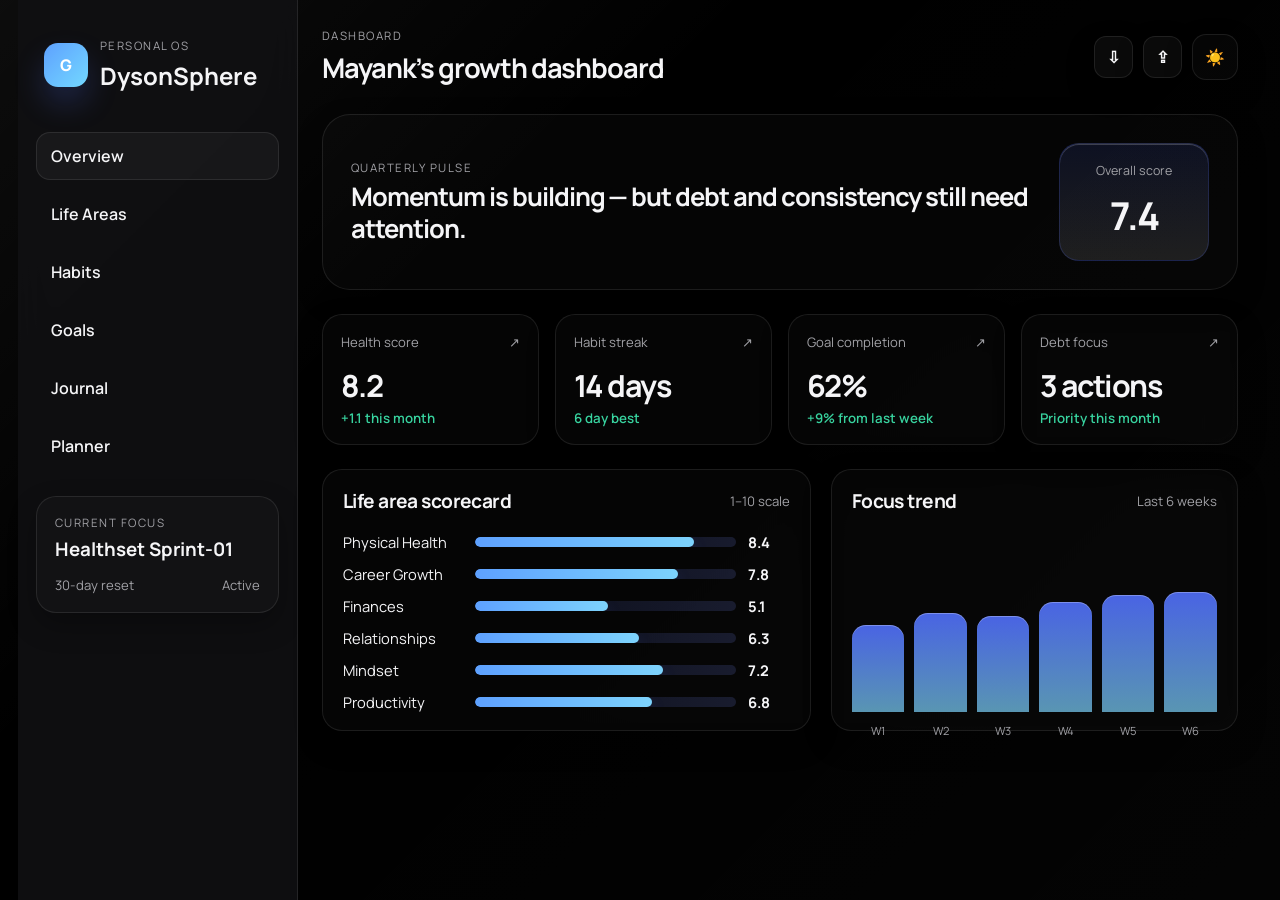
==== 01_DysonSphere/1_src/index.html @ 97f8a93f "added dyson sphere" ====
<!DOCTYPE html>
<html lang="en">
  <head>
    <meta charset="UTF-8" />
    <meta name="viewport" content="width=device-width, initial-scale=1.0" />
    <title>DysonSphere</title>
    <link rel="preconnect" href="https://fonts.googleapis.com" />
    <link rel="preconnect" href="https://fonts.gstatic.com" crossorigin />
    <link
      href="https://fonts.googleapis.com/css2?family=Manrope:wght@400;500;600;700;800&display=swap"
      rel="stylesheet"
    />
    <link rel="stylesheet" href="styles.css" />
  </head>
  <body>
    <div class="particles" aria-hidden="true">
      <span class="particle p1"></span>
      <span class="particle p2"></span>
      <span class="particle p3"></span>
      <span class="particle p4"></span>
      <span class="particle p5"></span>
      <span class="particle p6"></span>
      <span class="particle p7"></span>
      <span class="particle p8"></span>
      <span class="particle p9"></span>
      <span class="particle p10"></span>
    </div>

    <div class="app-shell">
      <aside class="sidebar">
        <div class="brand-wrap">
          <div class="brand-mark">G</div>
          <div>
            <p class="eyebrow">Personal OS</p>
            <h1>DysonSphere</h1>
          </div>
        </div>

        <nav class="nav">
          <button class="nav-item active" data-section="overview">Overview</button>
          <button class="nav-item" data-section="areas">Life Areas</button>
          <button class="nav-item" data-section="habits">Habits</button>
          <button class="nav-item" data-section="goals">Goals</button>
          <button class="nav-item" data-section="journal">Journal</button>
          <button class="nav-item" data-section="planner">Planner</button>
        </nav>

        <div class="profile-card">
          <p class="eyebrow">Current focus</p>
          <h3>Healthset Sprint-01</h3>
          <div class="mini-meta">
            <span>30-day reset</span>
            <span>Active</span>
          </div>
        </div>
      </aside>

      <main class="main-panel">
        <header class="topbar">
          <div>
            <p class="eyebrow">Dashboard</p>
            <h2>Mayank’s growth dashboard</h2>
          </div>
          <div class="topbar-actions">
            <button id="exportDataBtn" class="secondary-button" type="button" aria-label="Export data as JSON">⇩</button>
            <button id="importDataBtn" class="secondary-button" type="button" aria-label="Import data from JSON">⇪</button>
            <input id="importFileInput" type="file" accept="application/json" hidden />
            <button class="theme-toggle" aria-label="Toggle theme">🌙</button>
          </div>
        </header>

        <section id="overview" class="panel visible">
          <div class="hero-card">
            <div>
              <p class="eyebrow">Quarterly pulse</p>
              <h3>Momentum is building — but debt and consistency still need attention.</h3>
            </div>
            <div class="hero-score">
              <span>Overall score</span>
              <strong>7.4</strong>
            </div>
          </div>

          <div id="statsGrid" class="stats-grid"></div>

          <div class="split-grid">
            <div class="panel-card">
              <div class="section-heading">
                <h3>Life area scorecard</h3>
                <span>1–10 scale</span>
              </div>
              <div id="areaScorecard" class="area-scorecard"></div>
            </div>

            <div class="panel-card">
              <div class="section-heading">
                <h3>Focus trend</h3>
                <span>Last 6 weeks</span>
              </div>
              <div class="chart-bars" id="trendChart"></div>
            </div>
          </div>
        </section>

        <section id="areas" class="panel">
          <div class="section-heading">
            <h3>Life areas</h3>
            <button class="primary-button small">Add area</button>
          </div>
          <div id="areasGrid" class="areas-grid"></div>
        </section>

        <section id="habits" class="panel">
          <div class="section-heading">
            <h3>Habit tracker</h3>
            <span id="habitSummary">3 of 7 completed</span>
          </div>
          <div id="habitList" class="habit-list"></div>
        </section>

        <section id="goals" class="panel">
          <div class="section-heading">
            <h3>Goals</h3>
            <button class="primary-button small">New goal</button>
          </div>
          <div id="goalsList" class="goals-list"></div>
        </section>

        <section id="journal" class="panel">
          <div class="section-heading">
            <h3>Journal & reflections</h3>
            <span>Daily check-in</span>
          </div>

          <form id="journalForm" class="journal-form">
            <textarea id="journalInput" rows="4" placeholder="What went well today? What needs attention?"></textarea>
            <div class="journal-form-actions">
              <select id="journalMood">
                <option value="Focused">Focused</option>
                <option value="Calm">Calm</option>
                <option value="Stressed">Stressed</option>
                <option value="Motivated">Motivated</option>
                <option value="Drained">Drained</option>
              </select>
              <button type="submit" class="primary-button">Save reflection</button>
            </div>
          </form>

          <div id="journalEntries" class="journal-entries"></div>
        </section>

        <section id="planner" class="panel">
          <div class="section-heading">
            <h3>Weekly focus planner</h3>
            <span>Top 3 priorities</span>
          </div>
          <div id="plannerList" class="planner-list"></div>
        </section>
      </main>
    </div>

    <script src="app.js"></script>
  </body>
</html>
---- 01_DysonSphere/1_src/styles.css ----
:root {
  --bg: #f5f5f7;
  --bg-elevated: rgba(255, 255, 255, 0.82);
  --panel: rgba(17, 24, 39, 0.02);
  --panel-strong: rgba(17, 24, 39, 0.04);
  --line: rgba(17, 24, 39, 0.08);
  --text: #1d1d1f;
  --muted: #6e6e73;
  --primary: #3b82f6;
  --primary-strong: #2563eb;
  --primary-soft: rgba(59, 130, 246, 0.12);
  --success: #22c55e;
  --warning: #f59e0b;
  --danger: #ef4444;
  --shadow: 0 18px 40px rgba(15, 23, 42, 0.08);
  --shadow-soft: 0 8px 18px rgba(15, 23, 42, 0.04);
}

body.dark {
  --bg: #000000;
  --bg-elevated: rgba(18, 18, 20, 0.92);
  --panel: rgba(255, 255, 255, 0.02);
  --panel-strong: rgba(255, 255, 255, 0.05);
  --line: rgba(255, 255, 255, 0.09);
  --text: #f5f5f7;
  --muted: #a1a1a6;
  --primary: #5ea1ff;
  --primary-strong: #4f8ef7;
  --primary-soft: rgba(94, 161, 255, 0.14);
  --success: #38d39f;
  --warning: #f7c66b;
  --danger: #ff6b6b;
  --shadow: 0 22px 60px rgba(0, 0, 0, 0.55);
  --shadow-soft: 0 12px 28px rgba(0, 0, 0, 0.28);
}

* {
  box-sizing: border-box;
}

html {
  scroll-behavior: smooth;
}

body {
  margin: 0;
  min-height: 100vh;
  background: linear-gradient(180deg, var(--bg), #ebebee);
  color: var(--text);
  font-family: "SF Pro Display", "SF Pro Text", "Manrope", "Segoe UI", sans-serif;
  transition: background 0.35s ease, color 0.35s ease;
}

body.dark {
  background: #000000;
}

body::before {
  content: "";
  position: fixed;
  inset: 0;
  pointer-events: none;
  background: linear-gradient(135deg, rgba(255,255,255,0.06), transparent 35%, rgba(255,255,255,0.02));
  opacity: 0.85;
}

.particles {
  position: fixed;
  inset: 0;
  overflow: hidden;
  pointer-events: none;
  z-index: 0;
}

.particle {
  position: absolute;
  bottom: -60px;
  width: 7px;
  height: 7px;
  border-radius: 50%;
  background: rgba(94, 161, 255, 0.38);
  box-shadow: 0 0 16px rgba(94, 161, 255, 0.24);
  animation: rise 18s linear infinite;
  opacity: 0.6;
}

.p1 { left: 8%; animation-delay: 0s; }
.p2 { left: 16%; width: 6px; height: 6px; animation-delay: 2s; }
.p3 { left: 27%; width: 9px; height: 9px; animation-delay: 5s; }
.p4 { left: 39%; animation-delay: 7s; }
.p5 { left: 48%; width: 5px; height: 5px; animation-delay: 3s; }
.p6 { left: 59%; width: 8px; height: 8px; animation-delay: 8s; }
.p7 { left: 71%; animation-delay: 1s; }
.p8 { left: 82%; width: 6px; height: 6px; animation-delay: 9s; }
.p9 { left: 90%; width: 10px; height: 10px; animation-delay: 4s; }
.p10 { left: 95%; animation-delay: 6s; }

@keyframes rise {
  0% {
    transform: translate3d(0, 0, 0) scale(0.7);
    opacity: 0;
  }
  15% {
    opacity: 0.5;
  }
  50% {
    transform: translate3d(12px, -42vh, 0) scale(1);
    opacity: 0.7;
  }
  100% {
    transform: translate3d(-10px, -110vh, 0) scale(0.8);
    opacity: 0;
  }
}

body.dark .particle {
  background: rgba(147, 197, 253, 0.35);
  box-shadow: 0 0 22px rgba(147, 197, 253, 0.18);
}

button,
textarea,
select {
  font: inherit;
}

button {
  cursor: pointer;
}

button,
.nav-item,
.primary-button,
.toggle,
.theme-toggle {
  transition: transform 0.2s ease, box-shadow 0.2s ease, border-color 0.2s ease, background 0.2s ease;
}

button:hover,
.nav-item:hover,
.primary-button:hover,
.toggle:hover,
.theme-toggle:hover {
  transform: translateY(-1px);
}

.app-shell {
  position: relative;
  z-index: 1;
  max-width: 1440px;
  margin: 0 auto;
  display: grid;
  grid-template-columns: 280px 1fr;
  min-height: 100vh;
  padding: 0 18px;
}

.sidebar {
  padding: 28px 18px 24px;
  background: rgba(255, 255, 255, 0.22);
  border-right: 1px solid var(--line);
  backdrop-filter: blur(18px);
  -webkit-backdrop-filter: blur(18px);
}

body.dark .sidebar {
  background: rgba(17, 17, 19, 0.85);
}

.brand-wrap {
  display: flex;
  align-items: center;
  gap: 12px;
  margin-bottom: 30px;
  padding: 10px 8px;
}

.brand-mark {
  width: 44px;
  height: 44px;
  border-radius: 14px;
  display: grid;
  place-items: center;
  font-weight: 800;
  background: linear-gradient(135deg, var(--primary), #73d8ff);
  color: white;
  box-shadow: 0 16px 30px rgba(79, 108, 246, 0.22);
}

.brand-wrap h1,
.topbar h2,
.hero-card h3,
.section-heading h3,
.profile-card h3 {
  margin: 0;
}

.eyebrow {
  margin: 0 0 6px;
  font-size: 0.72rem;
  letter-spacing: 0.13em;
  text-transform: uppercase;
  color: var(--muted);
}

.nav {
  display: flex;
  flex-direction: column;
  gap: 10px;
  margin-bottom: 26px;
}

.nav-item {
  border: 1px solid transparent;
  border-radius: 14px;
  background: transparent;
  color: var(--text);
  font-weight: 600;
  text-align: left;
  padding: 12px 14px;
}

.nav-item.active,
.nav-item:hover {
  background: rgba(17, 24, 39, 0.04);
  border-color: var(--line);
  box-shadow: none;
}

body.dark .nav-item.active,
body.dark .nav-item:hover {
  background: rgba(255, 255, 255, 0.04);
}

.profile-card {
  background: linear-gradient(180deg, var(--panel), rgba(255,255,255,0.18));
  border: 1px solid var(--line);
  border-radius: 20px;
  padding: 18px;
  box-shadow: var(--shadow-soft);
}

.mini-meta {
  display: flex;
  justify-content: space-between;
  gap: 12px;
  margin-top: 14px;
  color: var(--muted);
  font-size: 0.82rem;
}

.main-panel {
  padding: 28px 24px 44px;
}

.topbar {
  display: flex;
  align-items: center;
  justify-content: space-between;
  margin-bottom: 28px;
}

.topbar h2 {
  font-size: clamp(1.7rem, 2vw, 2.3rem);
  letter-spacing: -0.04em;
}

.topbar-actions {
  display: flex;
  align-items: center;
  gap: 10px;
  flex-wrap: wrap;
}

.secondary-button {
  border: 1px solid var(--line);
  background: rgba(255, 255, 255, 0.04);
  color: var(--text);
  border-radius: 12px;
  padding: 9px 12px;
  font-weight: 600;
  box-shadow: var(--shadow-soft);
}

.theme-toggle {
  width: 46px;
  height: 46px;
  border-radius: 14px;
  border: 1px solid var(--line);
  background: var(--bg-elevated);
  color: var(--text);
  box-shadow: var(--shadow-soft);
}

.panel {
  display: none;
  animation: fadeIn 0.32s ease;
}

.panel.visible {
  display: block;
}

@keyframes fadeIn {
  from { opacity: 0; transform: translateY(8px); }
  to { opacity: 1; transform: translateY(0); }
}

.hero-card {
  display: flex;
  align-items: center;
  justify-content: space-between;
  gap: 20px;
  background: linear-gradient(180deg, rgba(255,255,255,0.4), rgba(255,255,255,0.08));
  border: 1px solid var(--line);
  border-radius: 28px;
  padding: 28px;
  box-shadow: var(--shadow-soft);
  margin-bottom: 24px;
}

body.dark .hero-card,
body.dark .stat-card,
body.dark .panel-card,
body.dark .area-card,
body.dark .habit-item,
body.dark .goal-item,
body.dark .journal-entry,
body.dark .planner-item,
body.dark .journal-form,
body.dark .profile-card,
body.dark .theme-toggle {
  background: rgba(255, 255, 255, 0.02);
}

.hero-card h3 {
  max-width: 720px;
  font-size: clamp(1.5rem, 2vw, 2.2rem);
  line-height: 1.25;
  letter-spacing: -0.04em;
}

.hero-score {
  min-width: 150px;
  padding: 18px 20px;
  border-radius: 20px;
  background: linear-gradient(180deg, rgba(79,108,246,0.12), rgba(255,255,255,0.1));
  border: 1px solid rgba(79,108,246,0.2);
  text-align: center;
  box-shadow: inset 0 1px 0 rgba(255,255,255,0.2);
}

.hero-score span {
  display: block;
  color: var(--muted);
  font-size: 0.78rem;
}

.hero-score strong {
  display: block;
  margin-top: 10px;
  font-size: 2.4rem;
  letter-spacing: -0.06em;
}

.stats-grid {
  display: grid;
  grid-template-columns: repeat(4, minmax(0, 1fr));
  gap: 16px;
  margin-bottom: 24px;
}

.stat-card,
.panel-card,
.area-card,
.habit-item,
.goal-item,
.journal-entry,
.planner-item {
  background: var(--bg-elevated);
  border: 1px solid var(--line);
  border-radius: 20px;
  box-shadow: var(--shadow-soft);
  backdrop-filter: blur(12px);
  -webkit-backdrop-filter: blur(12px);
}

.stat-card {
  padding: 18px 18px 16px;
}

.stat-card .label {
  display: flex;
  justify-content: space-between;
  color: var(--muted);
  font-size: 0.82rem;
  margin-bottom: 14px;
}

.stat-card strong {
  display: block;
  font-size: 1.9rem;
  letter-spacing: -0.05em;
}

.stat-card small {
  color: var(--success);
  font-weight: 600;
}

.split-grid {
  display: grid;
  grid-template-columns: 1.2fr 1fr;
  gap: 20px;
}

.panel-card {
  padding: 18px 20px;
}

.section-heading {
  display: flex;
  align-items: center;
  justify-content: space-between;
  gap: 12px;
  margin-bottom: 18px;
}

.section-heading h3 {
  font-size: 1.2rem;
  letter-spacing: -0.03em;
}

.section-heading span {
  color: var(--muted);
  font-size: 0.82rem;
}

.area-scorecard {
  display: grid;
  gap: 12px;
}

.area-row {
  display: grid;
  grid-template-columns: 120px 1fr 42px;
  align-items: center;
  gap: 12px;
  font-size: 0.92rem;
}

.score-bar {
  position: relative;
  height: 10px;
  background: linear-gradient(90deg, rgba(79,108,246,0.08), rgba(120,140,255,0.16));
  border-radius: 999px;
  overflow: hidden;
}

.score-fill {
  height: 100%;
  border-radius: inherit;
  background: linear-gradient(90deg, var(--primary), #7dd3fc);
  box-shadow: 0 8px 16px rgba(79, 108, 246, 0.18);
}

.chart-bars {
  display: flex;
  align-items: end;
  justify-content: space-between;
  gap: 10px;
  height: 180px;
  padding-top: 18px;
}

.chart-bar {
  flex: 1;
  border-radius: 14px 14px 0 0;
  background: linear-gradient(180deg, rgba(79, 108, 246, 0.92), rgba(125, 211, 252, 0.7));
  min-height: 28px;
  position: relative;
  box-shadow: inset 0 1px 0 rgba(255,255,255,0.28);
}

.chart-bar::after {
  content: attr(data-label);
  position: absolute;
  bottom: -26px;
  left: 50%;
  transform: translateX(-50%);
  font-size: 0.7rem;
  color: var(--muted);
}

.areas-grid,
.goals-list,
.planner-list,
.journal-entries {
  display: grid;
  gap: 16px;
}

.areas-grid {
  grid-template-columns: repeat(auto-fit, minmax(220px, 1fr));
}

.area-card {
  padding: 18px;
}

.area-card:hover,
.goal-item:hover,
.habit-item:hover,
.journal-entry:hover,
.planner-item:hover,
.stat-card:hover {
  transform: translateY(-3px);
  box-shadow: var(--shadow);
}

.area-top {
  display: flex;
  align-items: center;
  justify-content: space-between;
  margin-bottom: 12px;
}

.area-pill {
  padding: 6px 10px;
  border-radius: 999px;
  font-size: 0.72rem;
  background: var(--primary-soft);
  color: var(--primary);
  font-weight: 700;
}

.area-score {
  font-size: 2.1rem;
  font-weight: 800;
  margin: 10px 0;
  letter-spacing: -0.06em;
}

.area-card p,
.goal-item p,
.journal-entry p,
.planner-item p {
  margin: 0;
  color: var(--muted);
  line-height: 1.6;
}

.progress-line {
  margin-top: 14px;
  height: 8px;
  border-radius: 999px;
  background: rgba(79,108,246,0.08);
  overflow: hidden;
}

.progress-line > span {
  display: block;
  height: 100%;
  border-radius: inherit;
  background: linear-gradient(90deg, var(--success), #8be3c0);
  box-shadow: 0 10px 18px rgba(32, 181, 125, 0.18);
}

.habit-list {
  display: grid;
  gap: 14px;
}

.habit-item {
  display: flex;
  align-items: center;
  justify-content: space-between;
  gap: 14px;
  padding: 16px 18px;
}

.habit-name {
  display: flex;
  align-items: center;
  gap: 12px;
}

.habit-badge {
  width: 12px;
  height: 12px;
  border-radius: 50%;
  background: var(--success);
  box-shadow: 0 0 0 4px rgba(32, 181, 125, 0.12);
}

.habit-type {
  color: var(--muted);
  font-size: 0.8rem;
}

.toggle {
  border: 1px solid var(--line);
  background: rgba(79,108,246,0.06);
  border-radius: 999px;
  min-width: 92px;
  padding: 8px 12px;
  color: var(--muted);
  font-weight: 600;
}

.toggle.done {
  background: rgba(32, 181, 125, 0.12);
  color: var(--success);
  border-color: rgba(32, 181, 125, 0.25);
}

.primary-button {
  border: none;
  border-radius: 12px;
  background: linear-gradient(135deg, var(--primary), #86a8ff);
  color: white;
  padding: 11px 16px;
  font-weight: 700;
  box-shadow: 0 14px 24px rgba(79, 108, 246, 0.22);
}

.primary-button.small {
  padding: 8px 12px;
  font-size: 0.8rem;
}

.goal-item,
.planner-item,
.journal-entry {
  padding: 18px;
}

.goal-header,
.planner-header {
  display: flex;
  align-items: center;
  justify-content: space-between;
  gap: 12px;
  margin-bottom: 10px;
}

.goal-tag,
.priority-tag {
  padding: 5px 9px;
  border-radius: 999px;
  font-size: 0.72rem;
  font-weight: 700;
}

.goal-tag.finance { background: rgba(247, 185, 85, 0.18); color: var(--warning); }
.goal-tag.health { background: rgba(32, 181, 125, 0.14); color: var(--success); }
.goal-tag.relationships { background: rgba(255, 107, 107, 0.12); color: var(--danger); }
.goal-tag.learning { background: rgba(79, 108, 246, 0.12); color: var(--primary); }

.priority-tag.high { background: rgba(255, 107, 107, 0.12); color: var(--danger); }
.priority-tag.medium { background: rgba(247, 185, 85, 0.18); color: var(--warning); }
.priority-tag.low { background: rgba(32, 181, 125, 0.12); color: var(--success); }

.goal-meta {
  display: flex;
  align-items: center;
  gap: 12px;
  color: var(--muted);
  font-size: 0.8rem;
  margin: 12px 0;
}

.goal-progress {
  margin-top: 14px;
}

.journal-form {
  background: var(--bg-elevated);
  border: 1px solid var(--line);
  border-radius: 20px;
  padding: 18px;
  margin-bottom: 18px;
  box-shadow: var(--shadow-soft);
  backdrop-filter: blur(12px);
}

.journal-form textarea,
.journal-form select {
  width: 100%;
  border: 1px solid var(--line);
  background: rgba(255,255,255,0.18);
  border-radius: 14px;
  color: var(--text);
  padding: 12px 14px;
}

.journal-form textarea {
  resize: vertical;
  min-height: 120px;
}

.journal-form textarea:focus,
.journal-form select:focus {
  outline: 2px solid rgba(79, 108, 246, 0.2);
  border-color: rgba(79, 108, 246, 0.34);
}

.journal-form-actions {
  display: flex;
  align-items: center;
  gap: 12px;
  justify-content: space-between;
  margin-top: 12px;
}

.journal-entry-header {
  display: flex;
  justify-content: space-between;
  gap: 14px;
  margin-bottom: 12px;
}

.entry-mood {
  padding: 5px 9px;
  border-radius: 999px;
  background: rgba(79, 108, 246, 0.12);
  color: var(--primary);
  font-weight: 700;
  font-size: 0.72rem;
}

.planner-item {
  display: grid;
  grid-template-columns: 40px 1fr auto;
  align-items: center;
  gap: 16px;
}

.planner-index {
  width: 40px;
  height: 40px;
  border-radius: 12px;
  display: grid;
  place-items: center;
  font-weight: 700;
  background: linear-gradient(180deg, rgba(79,108,246,0.12), rgba(255,255,255,0.1));
  color: var(--primary);
}

@media (max-width: 980px) {
  .app-shell {
    grid-template-columns: 1fr;
  }

  .sidebar {
    border-right: none;
    border-bottom: 1px solid var(--line);
  }

  .nav {
    display: grid;
    grid-template-columns: repeat(auto-fit, minmax(120px, 1fr));
  }

  .stats-grid {
    grid-template-columns: repeat(2, minmax(0, 1fr));
  }

  .split-grid {
    grid-template-columns: 1fr;
  }
}

@media (max-width: 620px) {
  .app-shell {
    padding: 0 10px;
  }

  .main-panel {
    padding: 18px 10px 30px;
  }

  .hero-card,
  .topbar,
  .journal-form-actions,
  .goal-header,
  .planner-header,
  .section-heading {
    display: grid;
    gap: 12px;
  }

  .stats-grid {
    grid-template-columns: 1fr;
  }

  .habit-item {
    align-items: flex-start;
    flex-direction: column;
  }
}

::-webkit-scrollbar {
  width: 10px;
}

::-webkit-scrollbar-thumb {
  border-radius: 999px;
  background: rgba(79, 108, 246, 0.28);
}
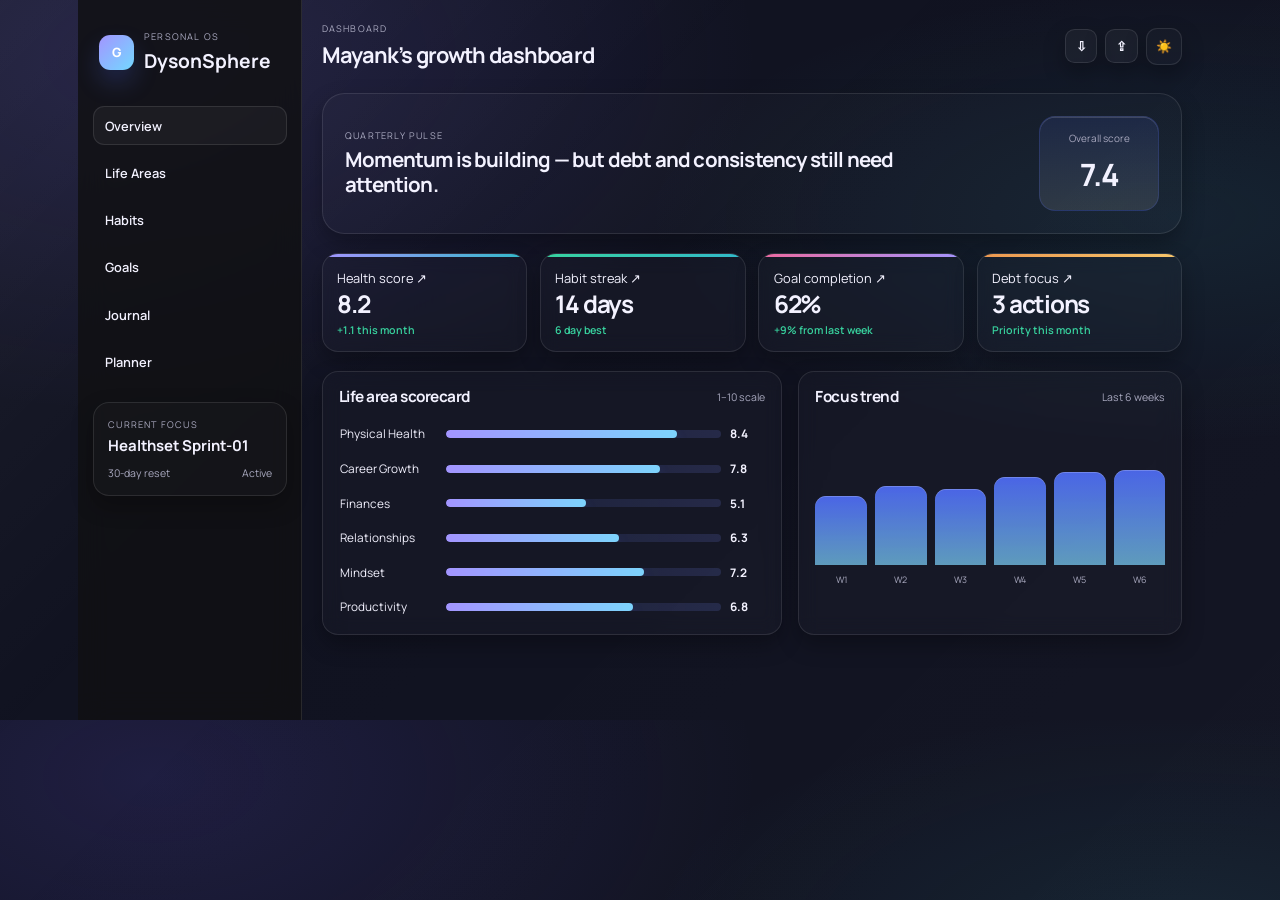
==== commit 40bde18d: "Added items" ====
--- a/01_DysonSphere/1_src/index.html
+++ b/01_DysonSphere/1_src/index.html
@@ -113,7 +113,10 @@
         <section id="habits" class="panel">
           <div class="section-heading">
             <h3>Habit tracker</h3>
-            <span id="habitSummary">3 of 7 completed</span>
+            <div class="section-actions">
+              <span id="habitSummary">3 of 7 completed</span>
+              <button id="addHabitBtn" class="primary-button small" type="button">Add habit</button>
+            </div>
           </div>
           <div id="habitList" class="habit-list"></div>
         </section>
@@ -152,13 +155,20 @@
         <section id="planner" class="panel">
           <div class="section-heading">
             <h3>Weekly focus planner</h3>
-            <span>Top 3 priorities</span>
+            <div class="section-actions">
+              <span>Weekly priorities</span>
+              <button id="addPlannerItemBtn" class="primary-button small" type="button">Add item</button>
+            </div>
           </div>
           <div id="plannerList" class="planner-list"></div>
         </section>
       </main>
     </div>
 
+    <dialog id="detailDialog" class="detail-dialog" aria-labelledby="detailTitle">
+      <div id="detailContent"></div>
+    </dialog>
+
     <script src="app.js"></script>
   </body>
 </html>
--- a/01_DysonSphere/1_src/styles.css
+++ b/01_DysonSphere/1_src/styles.css
@@ -1,32 +1,35 @@
 :root {
-  --bg: #f5f5f7;
+  --bg: #f2f4fa;
   --bg-elevated: rgba(255, 255, 255, 0.82);
   --panel: rgba(17, 24, 39, 0.02);
   --panel-strong: rgba(17, 24, 39, 0.04);
   --line: rgba(17, 24, 39, 0.08);
   --text: #1d1d1f;
   --muted: #6e6e73;
-  --primary: #3b82f6;
-  --primary-strong: #2563eb;
-  --primary-soft: rgba(59, 130, 246, 0.12);
+  --primary: #6958e8;
+  --primary-strong: #5745d4;
+  --primary-soft: rgba(105, 88, 232, 0.13);
   --success: #22c55e;
   --warning: #f59e0b;
   --danger: #ef4444;
+  --pink: #ed6a9f;
+  --cyan: #32b9ca;
+  --orange: #ec9850;
   --shadow: 0 18px 40px rgba(15, 23, 42, 0.08);
   --shadow-soft: 0 8px 18px rgba(15, 23, 42, 0.04);
 }
 
 body.dark {
-  --bg: #000000;
-  --bg-elevated: rgba(18, 18, 20, 0.92);
-  --panel: rgba(255, 255, 255, 0.02);
-  --panel-strong: rgba(255, 255, 255, 0.05);
-  --line: rgba(255, 255, 255, 0.09);
-  --text: #f5f5f7;
-  --muted: #a1a1a6;
-  --primary: #5ea1ff;
-  --primary-strong: #4f8ef7;
-  --primary-soft: rgba(94, 161, 255, 0.14);
+  --bg: #111321;
+  --bg-elevated: rgba(27, 30, 48, 0.92);
+  --panel: rgba(255, 255, 255, 0.03);
+  --panel-strong: rgba(255, 255, 255, 0.07);
+  --line: rgba(255, 255, 255, 0.1);
+  --text: #f3f2ff;
+  --muted: #aaaac0;
+  --primary: #a395ff;
+  --primary-strong: #8271f2;
+  --primary-soft: rgba(163, 149, 255, 0.16);
   --success: #38d39f;
   --warning: #f7c66b;
   --danger: #ff6b6b;
@@ -43,16 +46,19 @@
 }
 
 body {
+  zoom: 0.8;
   margin: 0;
   min-height: 100vh;
-  background: linear-gradient(180deg, var(--bg), #ebebee);
+  background: linear-gradient(135deg, var(--bg), #edf3ff 56%, #f8eff8);
   color: var(--text);
   font-family: "SF Pro Display", "SF Pro Text", "Manrope", "Segoe UI", sans-serif;
   transition: background 0.35s ease, color 0.35s ease;
 }
 
 body.dark {
-  background: #000000;
+  background: radial-gradient(ellipse at 12% 8%, rgba(105, 88, 232, 0.16), transparent 38%),
+    radial-gradient(ellipse at 92% 30%, rgba(50, 185, 202, 0.09), transparent 32%),
+    #111321;
 }
 
 body::before {
@@ -78,8 +84,8 @@
   width: 7px;
   height: 7px;
   border-radius: 50%;
-  background: rgba(94, 161, 255, 0.38);
-  box-shadow: 0 0 16px rgba(94, 161, 255, 0.24);
+  background: rgba(163, 149, 255, 0.48);
+  box-shadow: 0 0 18px rgba(163, 149, 255, 0.3);
   animation: rise 18s linear infinite;
   opacity: 0.6;
 }
@@ -114,8 +120,8 @@
 }
 
 body.dark .particle {
-  background: rgba(147, 197, 253, 0.35);
-  box-shadow: 0 0 22px rgba(147, 197, 253, 0.18);
+  background: rgba(91, 216, 224, 0.42);
+  box-shadow: 0 0 22px rgba(91, 216, 224, 0.22);
 }
 
 button,
@@ -340,6 +346,12 @@
   letter-spacing: -0.04em;
 }
 
+.section-actions {
+  display: flex;
+  align-items: center;
+  gap: 14px;
+}
+
 .hero-score {
   min-width: 150px;
   padding: 18px 20px;
@@ -387,6 +399,21 @@
 
 .stat-card {
   padding: 18px 18px 16px;
+  position: relative;
+  overflow: hidden;
+}
+
+.stat-card::before {
+  content: "";
+  position: absolute;
+  inset: 0 0 auto;
+  height: 3px;
+  background: linear-gradient(90deg, var(--primary), var(--cyan));
+}
+
+.stat-card:nth-child(2)::before { background: linear-gradient(90deg, var(--success), var(--cyan)); }
+.stat-card:nth-child(3)::before { background: linear-gradient(90deg, var(--pink), var(--primary)); }
+.stat-card:nth-child(4)::before { background: linear-gradient(90deg, var(--orange), var(--warning)); }
 }
 
 .stat-card .label {
@@ -442,11 +469,23 @@
 }
 
 .area-row {
+  width: 100%;
+  border: 0;
+  border-radius: 10px;
+  padding: 5px 2px;
+  background: transparent;
+  color: var(--text);
   display: grid;
   grid-template-columns: 120px 1fr 42px;
   align-items: center;
   gap: 12px;
   font-size: 0.92rem;
+  text-align: left;
+  cursor: pointer;
+}
+
+.area-row:hover {
+  background: var(--primary-soft);
 }
 
 .score-bar {
@@ -506,6 +545,32 @@
 
 .area-card {
   padding: 18px;
+  width: 100%;
+  color: var(--text);
+  text-align: left;
+  cursor: pointer;
+  border-top: 3px solid var(--primary);
+}
+
+.area-card.health { border-top-color: var(--success); }
+.area-card.learning { border-top-color: var(--primary); }
+.area-card.finance { border-top-color: var(--warning); }
+.area-card.relationships { border-top-color: var(--pink); }
+.area-card.lifestyle { border-top-color: var(--cyan); }
+
+.area-pill.health { background: rgba(34, 197, 94, 0.14); color: var(--success); }
+.area-pill.learning { background: var(--primary-soft); color: var(--primary); }
+.area-pill.finance { background: rgba(245, 158, 11, 0.16); color: var(--warning); }
+.area-pill.relationships { background: rgba(237, 106, 159, 0.15); color: var(--pink); }
+.area-pill.lifestyle { background: rgba(50, 185, 202, 0.15); color: var(--cyan); }
+
+.card-open-hint,
+.habit-open-hint {
+  display: block;
+  margin-top: 14px;
+  color: var(--primary);
+  font-size: 0.78rem;
+  font-weight: 700;
 }
 
 .area-card:hover,
@@ -577,6 +642,19 @@
   justify-content: space-between;
   gap: 14px;
   padding: 16px 18px;
+  width: 100%;
+  color: var(--text);
+  text-align: left;
+  cursor: pointer;
+}
+
+.habit-item.is-complete .habit-badge {
+  background: var(--success);
+  box-shadow: 0 0 0 5px rgba(34, 197, 94, 0.16), 0 0 18px rgba(34, 197, 94, 0.3);
+}
+
+.habit-open-hint {
+  margin-top: 0;
 }
 
 .habit-name {
@@ -635,6 +713,18 @@
   padding: 18px;
 }
 
+.goal-item {
+  width: 100%;
+  color: var(--text);
+  text-align: left;
+  cursor: pointer;
+}
+
+.goal-item.health { border-left: 3px solid var(--success); }
+.goal-item.finance { border-left: 3px solid var(--warning); }
+.goal-item.relationships { border-left: 3px solid var(--pink); }
+.goal-item.learning { border-left: 3px solid var(--primary); }
+
 .goal-header,
 .planner-header {
   display: flex;
@@ -718,6 +808,19 @@
   justify-content: space-between;
   gap: 14px;
   margin-bottom: 12px;
+}
+
+.delete-entry {
+  margin-top: 14px;
+}
+
+.text-button {
+  border: 0;
+  background: transparent;
+  color: var(--danger);
+  padding: 5px 0;
+  font-size: 0.8rem;
+  font-weight: 700;
 }
 
 .entry-mood {
@@ -745,6 +848,214 @@
   font-weight: 700;
   background: linear-gradient(180deg, rgba(79,108,246,0.12), rgba(255,255,255,0.1));
   color: var(--primary);
+}
+
+.detail-dialog {
+  width: min(720px, calc(100vw - 32px));
+  max-height: 88vh;
+  overflow: auto;
+  padding: 26px;
+  border: 1px solid var(--line);
+  border-radius: 24px;
+  background: var(--bg-elevated);
+  color: var(--text);
+  box-shadow: var(--shadow);
+  backdrop-filter: blur(20px);
+}
+
+.detail-dialog::backdrop {
+  background: rgba(10, 12, 24, 0.64);
+  backdrop-filter: blur(5px);
+}
+
+.detail-header,
+.detail-header-actions,
+.detail-actions,
+.habit-sheet-summary,
+.goal-detail-tags {
+  display: flex;
+  align-items: center;
+  justify-content: space-between;
+  gap: 12px;
+}
+
+.detail-header {
+  margin-bottom: 22px;
+}
+
+.detail-header h2 {
+  margin: 0;
+  font-size: 1.6rem;
+  letter-spacing: -0.04em;
+}
+
+.detail-header-actions {
+  justify-content: flex-end;
+}
+
+.icon-button {
+  width: 40px;
+  height: 40px;
+  border: 1px solid var(--line);
+  border-radius: 12px;
+  background: var(--panel-strong);
+  color: var(--text);
+  font-size: 1.5rem;
+  line-height: 1;
+}
+
+.detail-stat-row {
+  display: grid;
+  grid-template-columns: repeat(2, minmax(0, 1fr));
+  gap: 12px;
+  margin: 18px 0;
+}
+
+.detail-stat,
+.detail-copy {
+  padding: 18px;
+  border: 1px solid var(--line);
+  border-radius: 16px;
+  background: var(--panel-strong);
+}
+
+.detail-stat span {
+  display: block;
+  color: var(--muted);
+  font-size: 0.8rem;
+}
+
+.detail-stat strong {
+  display: block;
+  margin-top: 8px;
+  font-size: 1.8rem;
+}
+
+.detail-stat small {
+  color: var(--muted);
+  font-size: 0.85rem;
+}
+
+.detail-stat .detail-date {
+  font-size: 1.05rem;
+}
+
+.detail-copy {
+  margin-top: 14px;
+}
+
+.detail-copy .eyebrow {
+  margin-bottom: 8px;
+}
+
+.detail-copy p {
+  margin: 0;
+  line-height: 1.6;
+}
+
+.detail-caption {
+  margin: 14px 0 0;
+  color: var(--muted);
+  font-size: 0.82rem;
+  line-height: 1.5;
+}
+
+.detail-form {
+  display: grid;
+  gap: 14px;
+}
+
+.detail-form label {
+  display: grid;
+  gap: 7px;
+  color: var(--muted);
+  font-size: 0.82rem;
+  font-weight: 700;
+}
+
+.detail-form input,
+.detail-form select,
+.detail-form textarea {
+  width: 100%;
+  border: 1px solid var(--line);
+  border-radius: 12px;
+  padding: 11px 12px;
+  background: var(--panel-strong);
+  color: var(--text);
+}
+
+.detail-form input:focus,
+.detail-form select:focus,
+.detail-form textarea:focus {
+  outline: 2px solid var(--primary-soft);
+  border-color: var(--primary);
+}
+
+.detail-actions {
+  justify-content: flex-end;
+  margin-top: 8px;
+}
+
+.habit-sheet-summary {
+  margin-bottom: 12px;
+  color: var(--muted);
+  font-size: 0.82rem;
+}
+
+.habit-sheet-scroll {
+  overflow-x: auto;
+  padding: 4px 2px 8px;
+}
+
+.habit-sheet-grid {
+  display: grid;
+  grid-template-columns: repeat(7, minmax(34px, 1fr));
+  gap: 6px;
+  min-width: 390px;
+}
+
+.habit-weekday {
+  padding: 6px 0;
+  color: var(--muted);
+  font-size: 0.7rem;
+  font-weight: 700;
+  text-align: center;
+}
+
+.habit-day {
+  position: relative;
+  display: grid;
+  min-height: 36px;
+  place-items: center;
+  border: 1px solid var(--line);
+  border-radius: 10px;
+  background: var(--panel);
+  color: var(--muted);
+  font-size: 0.78rem;
+  cursor: pointer;
+  transition: background 0.18s ease, color 0.18s ease, border-color 0.18s ease;
+}
+
+.habit-day input {
+  position: absolute;
+  inset: 0;
+  width: 100%;
+  height: 100%;
+  margin: 0;
+  opacity: 0;
+  cursor: pointer;
+}
+
+.habit-day:has(input:checked) {
+  border-color: rgba(34, 197, 94, 0.45);
+  background: rgba(34, 197, 94, 0.18);
+  color: var(--success);
+  font-weight: 800;
+}
+
+.habit-day:has(input:focus-visible) {
+  outline: 2px solid var(--primary);
+  outline-offset: 2px;
 }
 
 @media (max-width: 980px) {
@@ -798,6 +1109,28 @@
     align-items: flex-start;
     flex-direction: column;
   }
+
+  .habit-open-hint {
+    margin-top: 0;
+  }
+
+  .section-actions {
+    align-items: flex-start;
+    flex-direction: column;
+  }
+
+  .detail-dialog {
+    padding: 20px;
+  }
+
+  .detail-header {
+    align-items: flex-start;
+  }
+
+  .habit-sheet-summary {
+    align-items: flex-start;
+    flex-direction: column;
+  }
 }
 
 ::-webkit-scrollbar {
